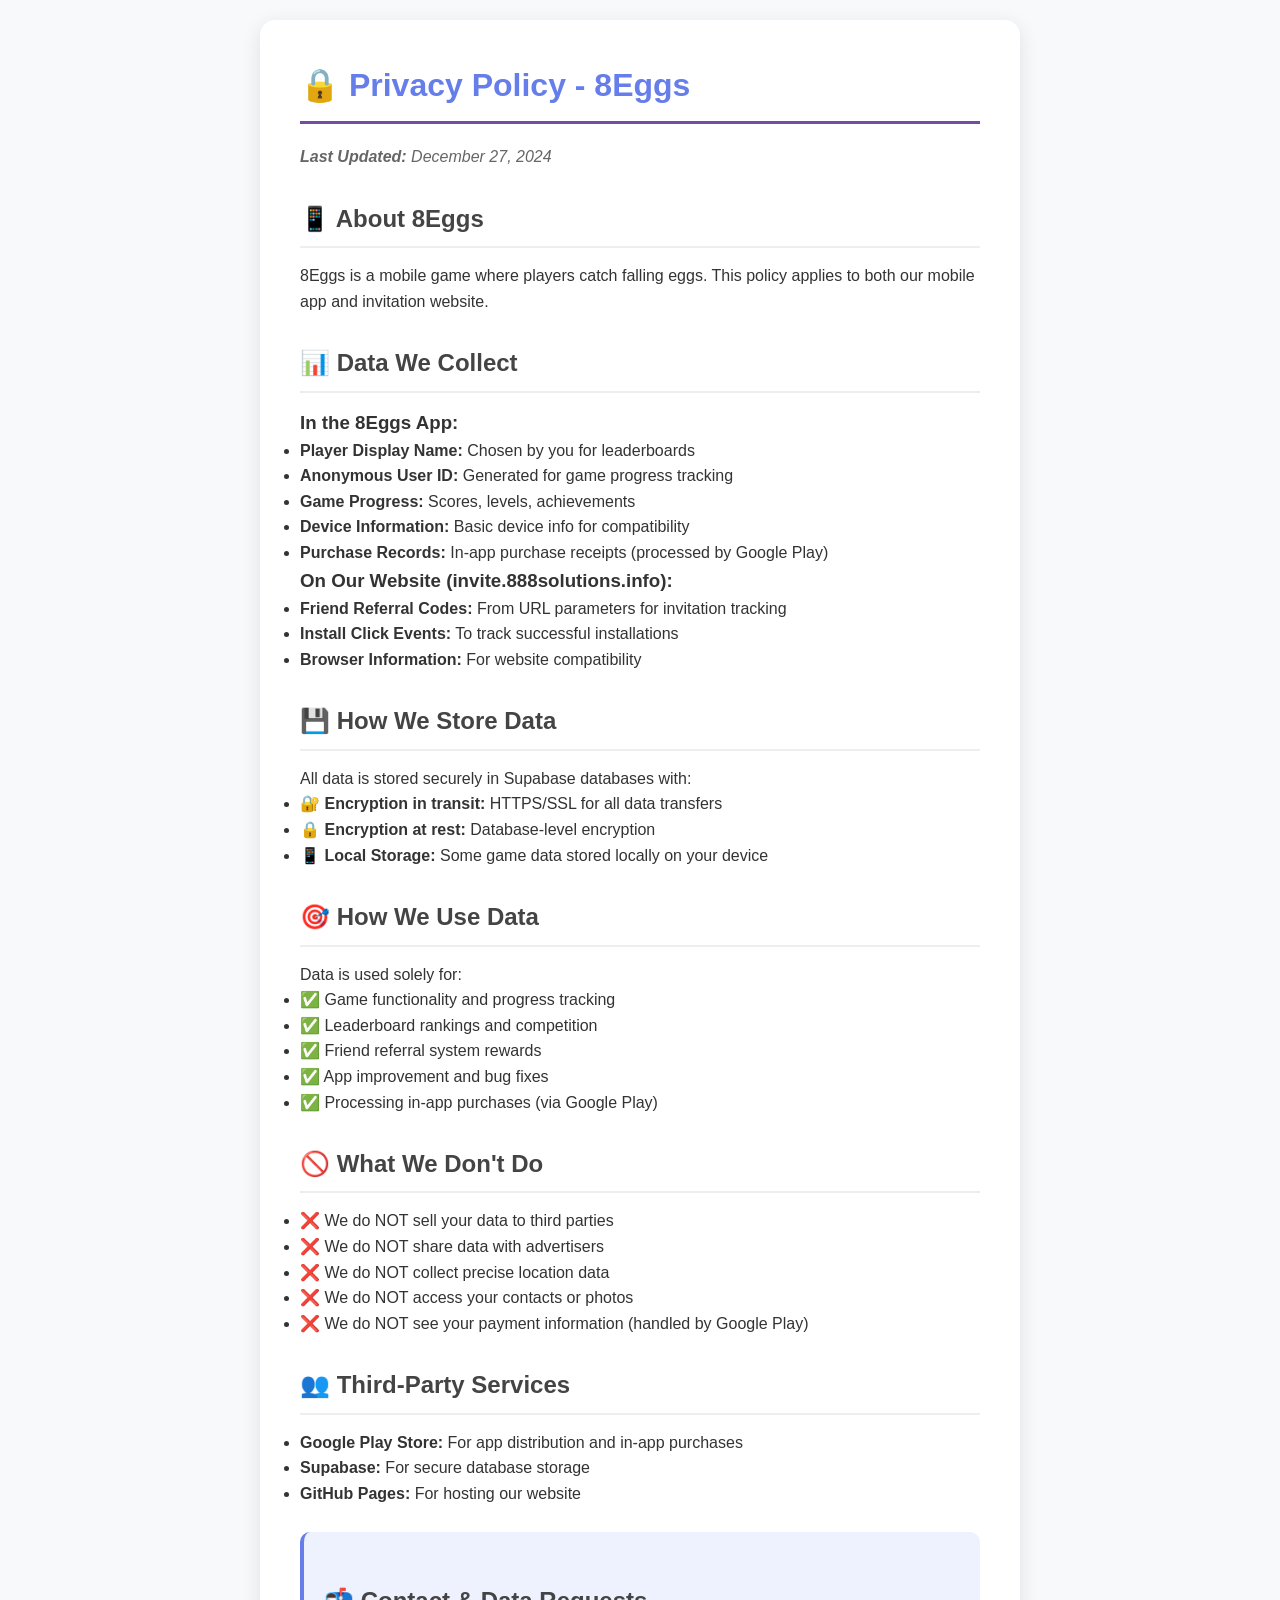
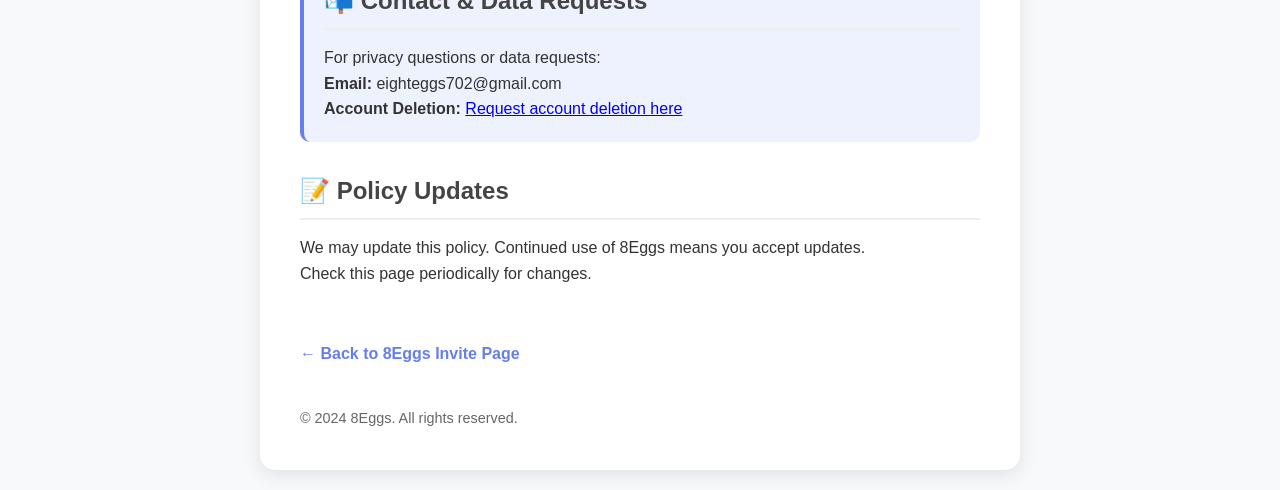
==== privacy/index.html @ 18361353 "Create index.html" ====
<!DOCTYPE html>
<html lang="en">
<head>
    <meta charset="UTF-8">
    <meta name="viewport" content="width=device-width, initial-scale=1.0">
    <title>Privacy Policy - 8Eggs</title>
    <style>
        * { margin: 0; padding: 0; box-sizing: border-box; }
        body { 
            font-family: 'Arial', sans-serif; 
            line-height: 1.6; 
            padding: 20px; 
            max-width: 800px; 
            margin: 0 auto;
            background: #f8f9fa;
            color: #333;
        }
        .container { 
            background: white; 
            padding: 40px; 
            border-radius: 15px; 
            box-shadow: 0 5px 20px rgba(0,0,0,0.1);
        }
        h1 { 
            color: #667eea; 
            margin-bottom: 20px; 
            border-bottom: 3px solid #764ba2;
            padding-bottom: 10px;
        }
        h2 { 
            color: #444; 
            margin: 30px 0 15px; 
            padding-bottom: 8px;
            border-bottom: 2px solid #eee;
        }
        .section { margin-bottom: 25px; }
        .contact-box {
            background: #eef2ff;
            padding: 20px;
            border-radius: 10px;
            margin: 25px 0;
            border-left: 4px solid #667eea;
        }
        .date { color: #666; font-style: italic; margin-bottom: 20px; }
        .back-link { 
            display: inline-block; 
            margin-top: 30px; 
            color: #667eea; 
            text-decoration: none;
            font-weight: bold;
        }
        .back-link:hover { text-decoration: underline; }
    </style>
</head>
<body>
    <div class="container">
        <h1>🔒 Privacy Policy - 8Eggs</h1>
        <p class="date"><strong>Last Updated:</strong> December 27, 2024</p>

        <div class="section">
            <h2>📱 About 8Eggs</h2>
            <p>8Eggs is a mobile game where players catch falling eggs. This policy applies to both our mobile app and invitation website.</p>
        </div>

        <div class="section">
            <h2>📊 Data We Collect</h2>
            
            <h3>In the 8Eggs App:</h3>
            <ul>
                <li><strong>Player Display Name:</strong> Chosen by you for leaderboards</li>
                <li><strong>Anonymous User ID:</strong> Generated for game progress tracking</li>
                <li><strong>Game Progress:</strong> Scores, levels, achievements</li>
                <li><strong>Device Information:</strong> Basic device info for compatibility</li>
                <li><strong>Purchase Records:</strong> In-app purchase receipts (processed by Google Play)</li>
            </ul>

            <h3>On Our Website (invite.888solutions.info):</h3>
            <ul>
                <li><strong>Friend Referral Codes:</strong> From URL parameters for invitation tracking</li>
                <li><strong>Install Click Events:</strong> To track successful installations</li>
                <li><strong>Browser Information:</strong> For website compatibility</li>
            </ul>
        </div>

        <div class="section">
            <h2>💾 How We Store Data</h2>
            <p>All data is stored securely in Supabase databases with:</p>
            <ul>
                <li>🔐 <strong>Encryption in transit:</strong> HTTPS/SSL for all data transfers</li>
                <li>🔒 <strong>Encryption at rest:</strong> Database-level encryption</li>
                <li>📱 <strong>Local Storage:</strong> Some game data stored locally on your device</li>
            </ul>
        </div>

        <div class="section">
            <h2>🎯 How We Use Data</h2>
            <p>Data is used solely for:</p>
            <ul>
                <li>✅ Game functionality and progress tracking</li>
                <li>✅ Leaderboard rankings and competition</li>
                <li>✅ Friend referral system rewards</li>
                <li>✅ App improvement and bug fixes</li>
                <li>✅ Processing in-app purchases (via Google Play)</li>
            </ul>
        </div>

        <div class="section">
            <h2>🚫 What We Don't Do</h2>
            <ul>
                <li>❌ We do NOT sell your data to third parties</li>
                <li>❌ We do NOT share data with advertisers</li>
                <li>❌ We do NOT collect precise location data</li>
                <li>❌ We do NOT access your contacts or photos</li>
                <li>❌ We do NOT see your payment information (handled by Google Play)</li>
            </ul>
        </div>

        <div class="section">
            <h2>👥 Third-Party Services</h2>
            <ul>
                <li><strong>Google Play Store:</strong> For app distribution and in-app purchases</li>
                <li><strong>Supabase:</strong> For secure database storage</li>
                <li><strong>GitHub Pages:</strong> For hosting our website</li>
            </ul>
        </div>

        <div class="contact-box">
            <h2>📬 Contact & Data Requests</h2>
            <p>For privacy questions or data requests:</p>
            <p><strong>Email:</strong> eighteggs702@gmail.com</p>
            <p><strong>Account Deletion:</strong> <a href="/delete-account/">Request account deletion here</a></p>
        </div>

        <div class="section">
            <h2>📝 Policy Updates</h2>
            <p>We may update this policy. Continued use of 8Eggs means you accept updates.</p>
            <p>Check this page periodically for changes.</p>
        </div>

        <a href="/" class="back-link">← Back to 8Eggs Invite Page</a>
        
        <p style="margin-top: 40px; color: #666; font-size: 0.9em;">
            © 2024 8Eggs. All rights reserved.
        </p>
    </div>
</body>
</html>
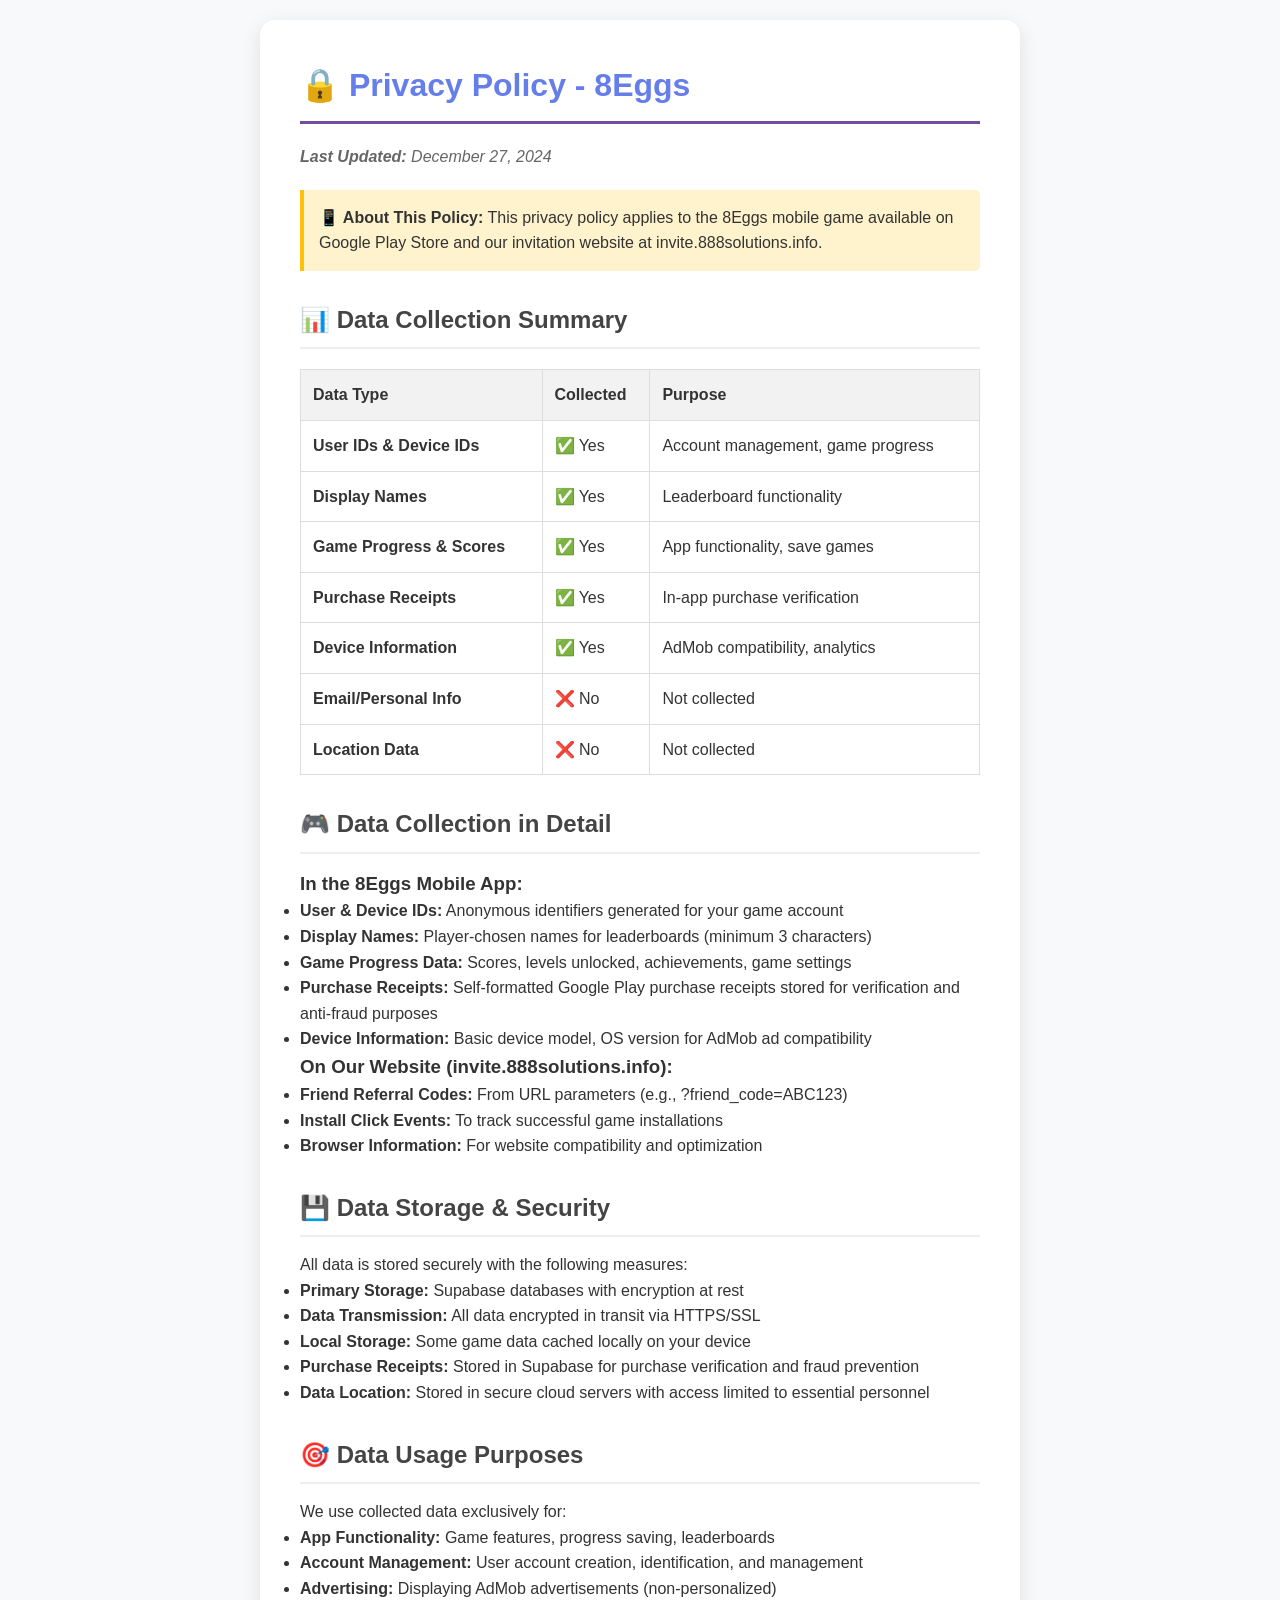
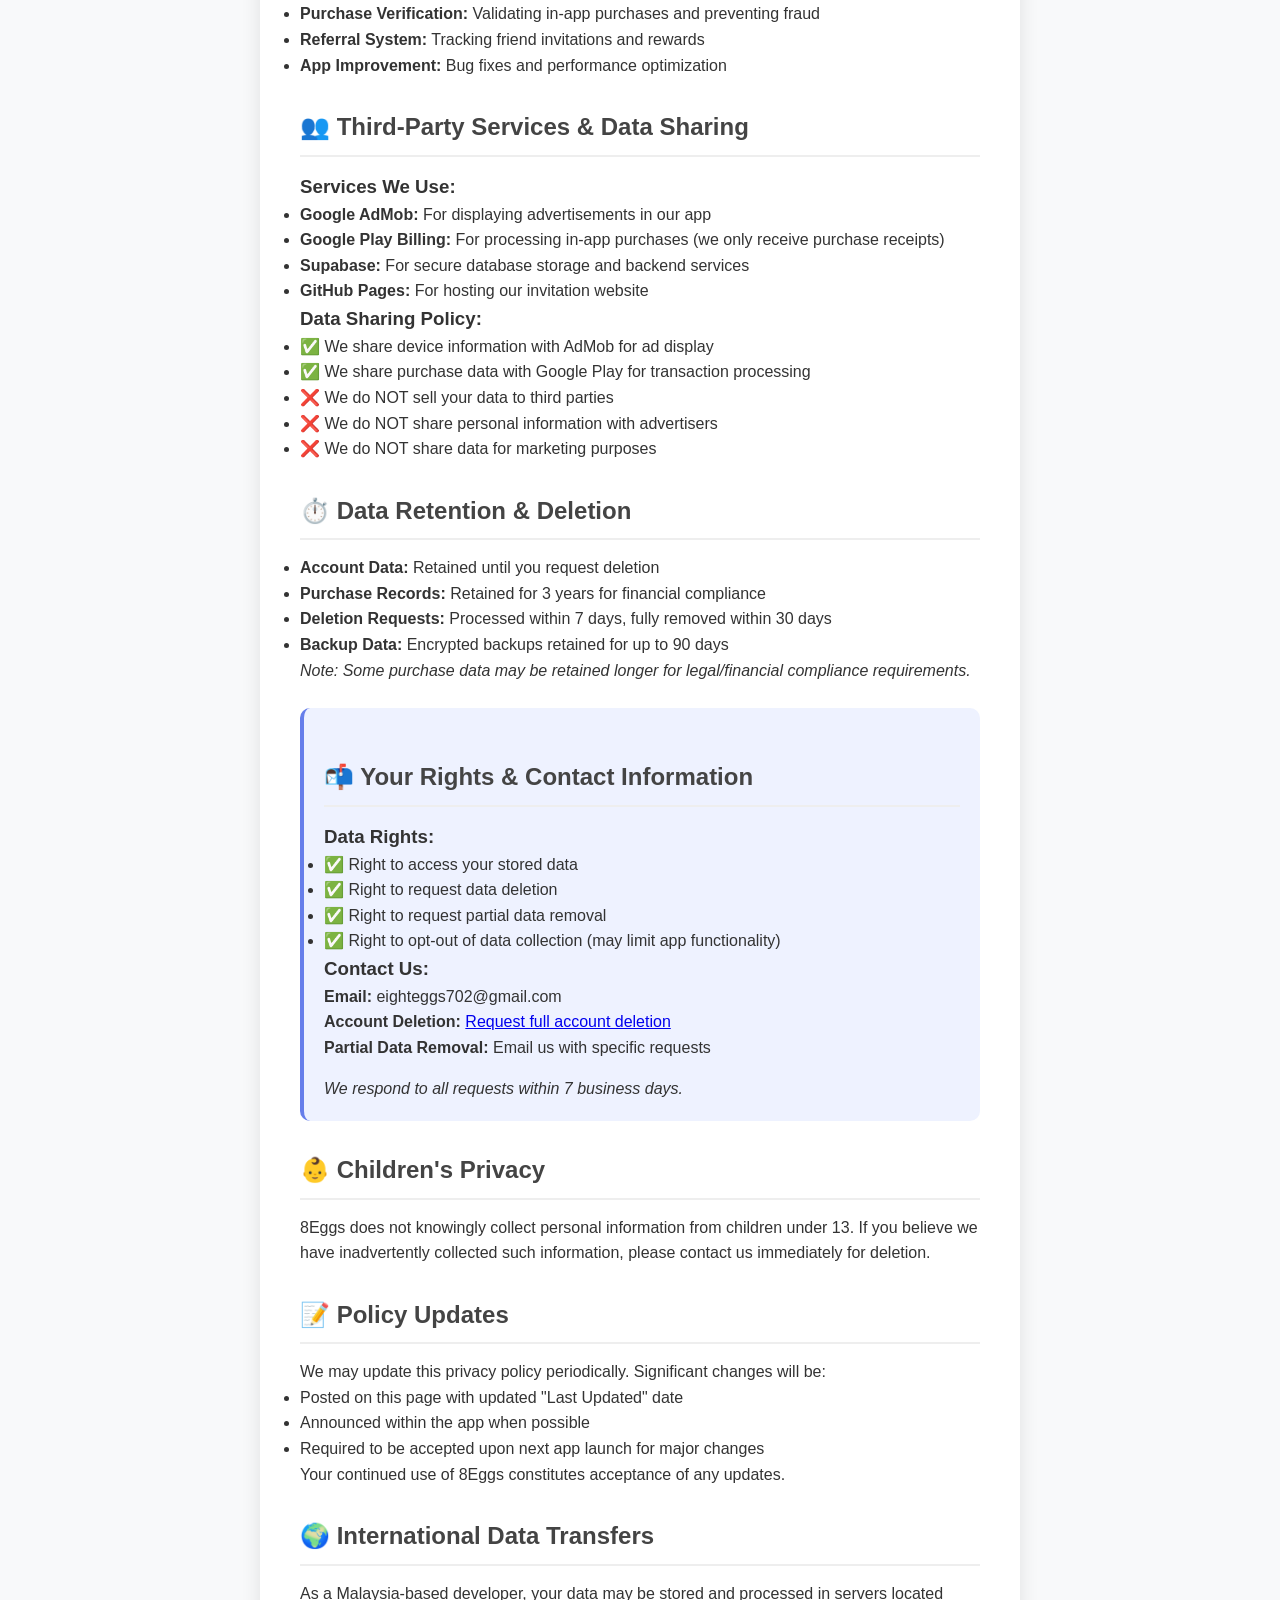
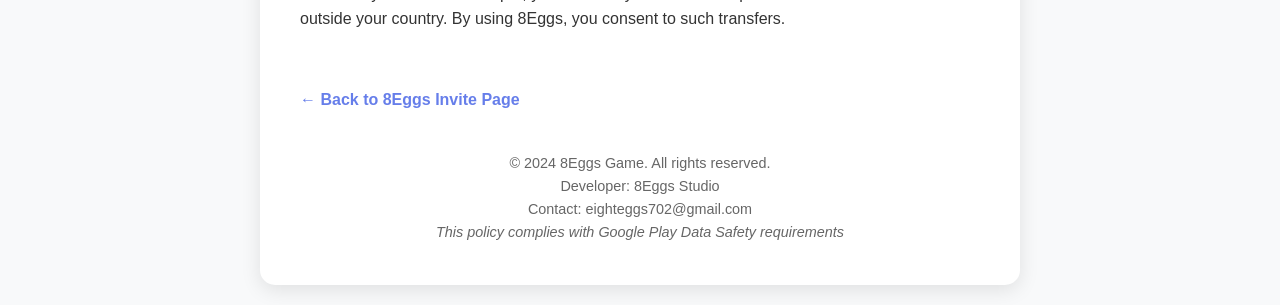
==== commit 71d47e43: "Update index.html" ====
--- a/privacy/index.html
+++ b/privacy/index.html
@@ -50,6 +50,27 @@
             font-weight: bold;
         }
         .back-link:hover { text-decoration: underline; }
+        .data-table {
+            width: 100%;
+            border-collapse: collapse;
+            margin: 20px 0;
+        }
+        .data-table th, .data-table td {
+            border: 1px solid #ddd;
+            padding: 12px;
+            text-align: left;
+        }
+        .data-table th {
+            background: #f2f2f2;
+            color: #333;
+        }
+        .notice {
+            background: #fff3cd;
+            border-left: 4px solid #ffc107;
+            padding: 15px;
+            margin: 20px 0;
+            border-radius: 0 5px 5px 0;
+        }
     </style>
 </head>
 <body>
@@ -57,90 +78,185 @@
         <h1>🔒 Privacy Policy - 8Eggs</h1>
         <p class="date"><strong>Last Updated:</strong> December 27, 2024</p>
 
-        <div class="section">
-            <h2>📱 About 8Eggs</h2>
-            <p>8Eggs is a mobile game where players catch falling eggs. This policy applies to both our mobile app and invitation website.</p>
-        </div>
-
-        <div class="section">
-            <h2>📊 Data We Collect</h2>
-            
-            <h3>In the 8Eggs App:</h3>
-            <ul>
-                <li><strong>Player Display Name:</strong> Chosen by you for leaderboards</li>
-                <li><strong>Anonymous User ID:</strong> Generated for game progress tracking</li>
-                <li><strong>Game Progress:</strong> Scores, levels, achievements</li>
-                <li><strong>Device Information:</strong> Basic device info for compatibility</li>
-                <li><strong>Purchase Records:</strong> In-app purchase receipts (processed by Google Play)</li>
+        <div class="notice">
+            <strong>📱 About This Policy:</strong> This privacy policy applies to the 8Eggs mobile game available on Google Play Store and our invitation website at invite.888solutions.info.
+        </div>
+
+        <div class="section">
+            <h2>📊 Data Collection Summary</h2>
+            
+            <table class="data-table">
+                <thead>
+                    <tr>
+                        <th>Data Type</th>
+                        <th>Collected</th>
+                        <th>Purpose</th>
+                    </tr>
+                </thead>
+                <tbody>
+                    <tr>
+                        <td><strong>User IDs & Device IDs</strong></td>
+                        <td>✅ Yes</td>
+                        <td>Account management, game progress</td>
+                    </tr>
+                    <tr>
+                        <td><strong>Display Names</strong></td>
+                        <td>✅ Yes</td>
+                        <td>Leaderboard functionality</td>
+                    </tr>
+                    <tr>
+                        <td><strong>Game Progress & Scores</strong></td>
+                        <td>✅ Yes</td>
+                        <td>App functionality, save games</td>
+                    </tr>
+                    <tr>
+                        <td><strong>Purchase Receipts</strong></td>
+                        <td>✅ Yes</td>
+                        <td>In-app purchase verification</td>
+                    </tr>
+                    <tr>
+                        <td><strong>Device Information</strong></td>
+                        <td>✅ Yes</td>
+                        <td>AdMob compatibility, analytics</td>
+                    </tr>
+                    <tr>
+                        <td><strong>Email/Personal Info</strong></td>
+                        <td>❌ No</td>
+                        <td>Not collected</td>
+                    </tr>
+                    <tr>
+                        <td><strong>Location Data</strong></td>
+                        <td>❌ No</td>
+                        <td>Not collected</td>
+                    </tr>
+                </tbody>
+            </table>
+        </div>
+
+        <div class="section">
+            <h2>🎮 Data Collection in Detail</h2>
+            
+            <h3>In the 8Eggs Mobile App:</h3>
+            <ul>
+                <li><strong>User & Device IDs:</strong> Anonymous identifiers generated for your game account</li>
+                <li><strong>Display Names:</strong> Player-chosen names for leaderboards (minimum 3 characters)</li>
+                <li><strong>Game Progress Data:</strong> Scores, levels unlocked, achievements, game settings</li>
+                <li><strong>Purchase Receipts:</strong> Self-formatted Google Play purchase receipts stored for verification and anti-fraud purposes</li>
+                <li><strong>Device Information:</strong> Basic device model, OS version for AdMob ad compatibility</li>
             </ul>
 
             <h3>On Our Website (invite.888solutions.info):</h3>
             <ul>
-                <li><strong>Friend Referral Codes:</strong> From URL parameters for invitation tracking</li>
-                <li><strong>Install Click Events:</strong> To track successful installations</li>
-                <li><strong>Browser Information:</strong> For website compatibility</li>
-            </ul>
-        </div>
-
-        <div class="section">
-            <h2>💾 How We Store Data</h2>
-            <p>All data is stored securely in Supabase databases with:</p>
-            <ul>
-                <li>🔐 <strong>Encryption in transit:</strong> HTTPS/SSL for all data transfers</li>
-                <li>🔒 <strong>Encryption at rest:</strong> Database-level encryption</li>
-                <li>📱 <strong>Local Storage:</strong> Some game data stored locally on your device</li>
-            </ul>
-        </div>
-
-        <div class="section">
-            <h2>🎯 How We Use Data</h2>
-            <p>Data is used solely for:</p>
-            <ul>
-                <li>✅ Game functionality and progress tracking</li>
-                <li>✅ Leaderboard rankings and competition</li>
-                <li>✅ Friend referral system rewards</li>
-                <li>✅ App improvement and bug fixes</li>
-                <li>✅ Processing in-app purchases (via Google Play)</li>
-            </ul>
-        </div>
-
-        <div class="section">
-            <h2>🚫 What We Don't Do</h2>
-            <ul>
+                <li><strong>Friend Referral Codes:</strong> From URL parameters (e.g., ?friend_code=ABC123)</li>
+                <li><strong>Install Click Events:</strong> To track successful game installations</li>
+                <li><strong>Browser Information:</strong> For website compatibility and optimization</li>
+            </ul>
+        </div>
+
+        <div class="section">
+            <h2>💾 Data Storage & Security</h2>
+            <p>All data is stored securely with the following measures:</p>
+            <ul>
+                <li><strong>Primary Storage:</strong> Supabase databases with encryption at rest</li>
+                <li><strong>Data Transmission:</strong> All data encrypted in transit via HTTPS/SSL</li>
+                <li><strong>Local Storage:</strong> Some game data cached locally on your device</li>
+                <li><strong>Purchase Receipts:</strong> Stored in Supabase for purchase verification and fraud prevention</li>
+                <li><strong>Data Location:</strong> Stored in secure cloud servers with access limited to essential personnel</li>
+            </ul>
+        </div>
+
+        <div class="section">
+            <h2>🎯 Data Usage Purposes</h2>
+            <p>We use collected data exclusively for:</p>
+            <ul>
+                <li><strong>App Functionality:</strong> Game features, progress saving, leaderboards</li>
+                <li><strong>Account Management:</strong> User account creation, identification, and management</li>
+                <li><strong>Advertising:</strong> Displaying AdMob advertisements (non-personalized)</li>
+                <li><strong>Purchase Verification:</strong> Validating in-app purchases and preventing fraud</li>
+                <li><strong>Referral System:</strong> Tracking friend invitations and rewards</li>
+                <li><strong>App Improvement:</strong> Bug fixes and performance optimization</li>
+            </ul>
+        </div>
+
+        <div class="section">
+            <h2>👥 Third-Party Services & Data Sharing</h2>
+            
+            <h3>Services We Use:</h3>
+            <ul>
+                <li><strong>Google AdMob:</strong> For displaying advertisements in our app</li>
+                <li><strong>Google Play Billing:</strong> For processing in-app purchases (we only receive purchase receipts)</li>
+                <li><strong>Supabase:</strong> For secure database storage and backend services</li>
+                <li><strong>GitHub Pages:</strong> For hosting our invitation website</li>
+            </ul>
+
+            <h3>Data Sharing Policy:</h3>
+            <ul>
+                <li>✅ We share device information with AdMob for ad display</li>
+                <li>✅ We share purchase data with Google Play for transaction processing</li>
                 <li>❌ We do NOT sell your data to third parties</li>
-                <li>❌ We do NOT share data with advertisers</li>
-                <li>❌ We do NOT collect precise location data</li>
-                <li>❌ We do NOT access your contacts or photos</li>
-                <li>❌ We do NOT see your payment information (handled by Google Play)</li>
-            </ul>
-        </div>
-
-        <div class="section">
-            <h2>👥 Third-Party Services</h2>
-            <ul>
-                <li><strong>Google Play Store:</strong> For app distribution and in-app purchases</li>
-                <li><strong>Supabase:</strong> For secure database storage</li>
-                <li><strong>GitHub Pages:</strong> For hosting our website</li>
-            </ul>
+                <li>❌ We do NOT share personal information with advertisers</li>
+                <li>❌ We do NOT share data for marketing purposes</li>
+            </ul>
+        </div>
+
+        <div class="section">
+            <h2>⏱️ Data Retention & Deletion</h2>
+            <ul>
+                <li><strong>Account Data:</strong> Retained until you request deletion</li>
+                <li><strong>Purchase Records:</strong> Retained for 3 years for financial compliance</li>
+                <li><strong>Deletion Requests:</strong> Processed within 7 days, fully removed within 30 days</li>
+                <li><strong>Backup Data:</strong> Encrypted backups retained for up to 90 days</li>
+            </ul>
+            <p><em>Note: Some purchase data may be retained longer for legal/financial compliance requirements.</em></p>
         </div>
 
         <div class="contact-box">
-            <h2>📬 Contact & Data Requests</h2>
-            <p>For privacy questions or data requests:</p>
+            <h2>📬 Your Rights & Contact Information</h2>
+            
+            <h3>Data Rights:</h3>
+            <ul>
+                <li>✅ Right to access your stored data</li>
+                <li>✅ Right to request data deletion</li>
+                <li>✅ Right to request partial data removal</li>
+                <li>✅ Right to opt-out of data collection (may limit app functionality)</li>
+            </ul>
+
+            <h3>Contact Us:</h3>
             <p><strong>Email:</strong> eighteggs702@gmail.com</p>
-            <p><strong>Account Deletion:</strong> <a href="/delete-account/">Request account deletion here</a></p>
+            <p><strong>Account Deletion:</strong> <a href="/delete-account/">Request full account deletion</a></p>
+            <p><strong>Partial Data Removal:</strong> Email us with specific requests</p>
+            
+            <p style="margin-top: 15px;"><em>We respond to all requests within 7 business days.</em></p>
+        </div>
+
+        <div class="section">
+            <h2>👶 Children's Privacy</h2>
+            <p>8Eggs does not knowingly collect personal information from children under 13. If you believe we have inadvertently collected such information, please contact us immediately for deletion.</p>
         </div>
 
         <div class="section">
             <h2>📝 Policy Updates</h2>
-            <p>We may update this policy. Continued use of 8Eggs means you accept updates.</p>
-            <p>Check this page periodically for changes.</p>
+            <p>We may update this privacy policy periodically. Significant changes will be:</p>
+            <ul>
+                <li>Posted on this page with updated "Last Updated" date</li>
+                <li>Announced within the app when possible</li>
+                <li>Required to be accepted upon next app launch for major changes</li>
+            </ul>
+            <p>Your continued use of 8Eggs constitutes acceptance of any updates.</p>
+        </div>
+
+        <div class="section">
+            <h2>🌍 International Data Transfers</h2>
+            <p>As a Malaysia-based developer, your data may be stored and processed in servers located outside your country. By using 8Eggs, you consent to such transfers.</p>
         </div>
 
         <a href="/" class="back-link">← Back to 8Eggs Invite Page</a>
         
-        <p style="margin-top: 40px; color: #666; font-size: 0.9em;">
-            © 2024 8Eggs. All rights reserved.
+        <p style="margin-top: 40px; color: #666; font-size: 0.9em; text-align: center;">
+            © 2024 8Eggs Game. All rights reserved.<br>
+            Developer: 8Eggs Studio<br>
+            Contact: eighteggs702@gmail.com<br>
+            <em>This policy complies with Google Play Data Safety requirements</em>
         </p>
     </div>
 </body>
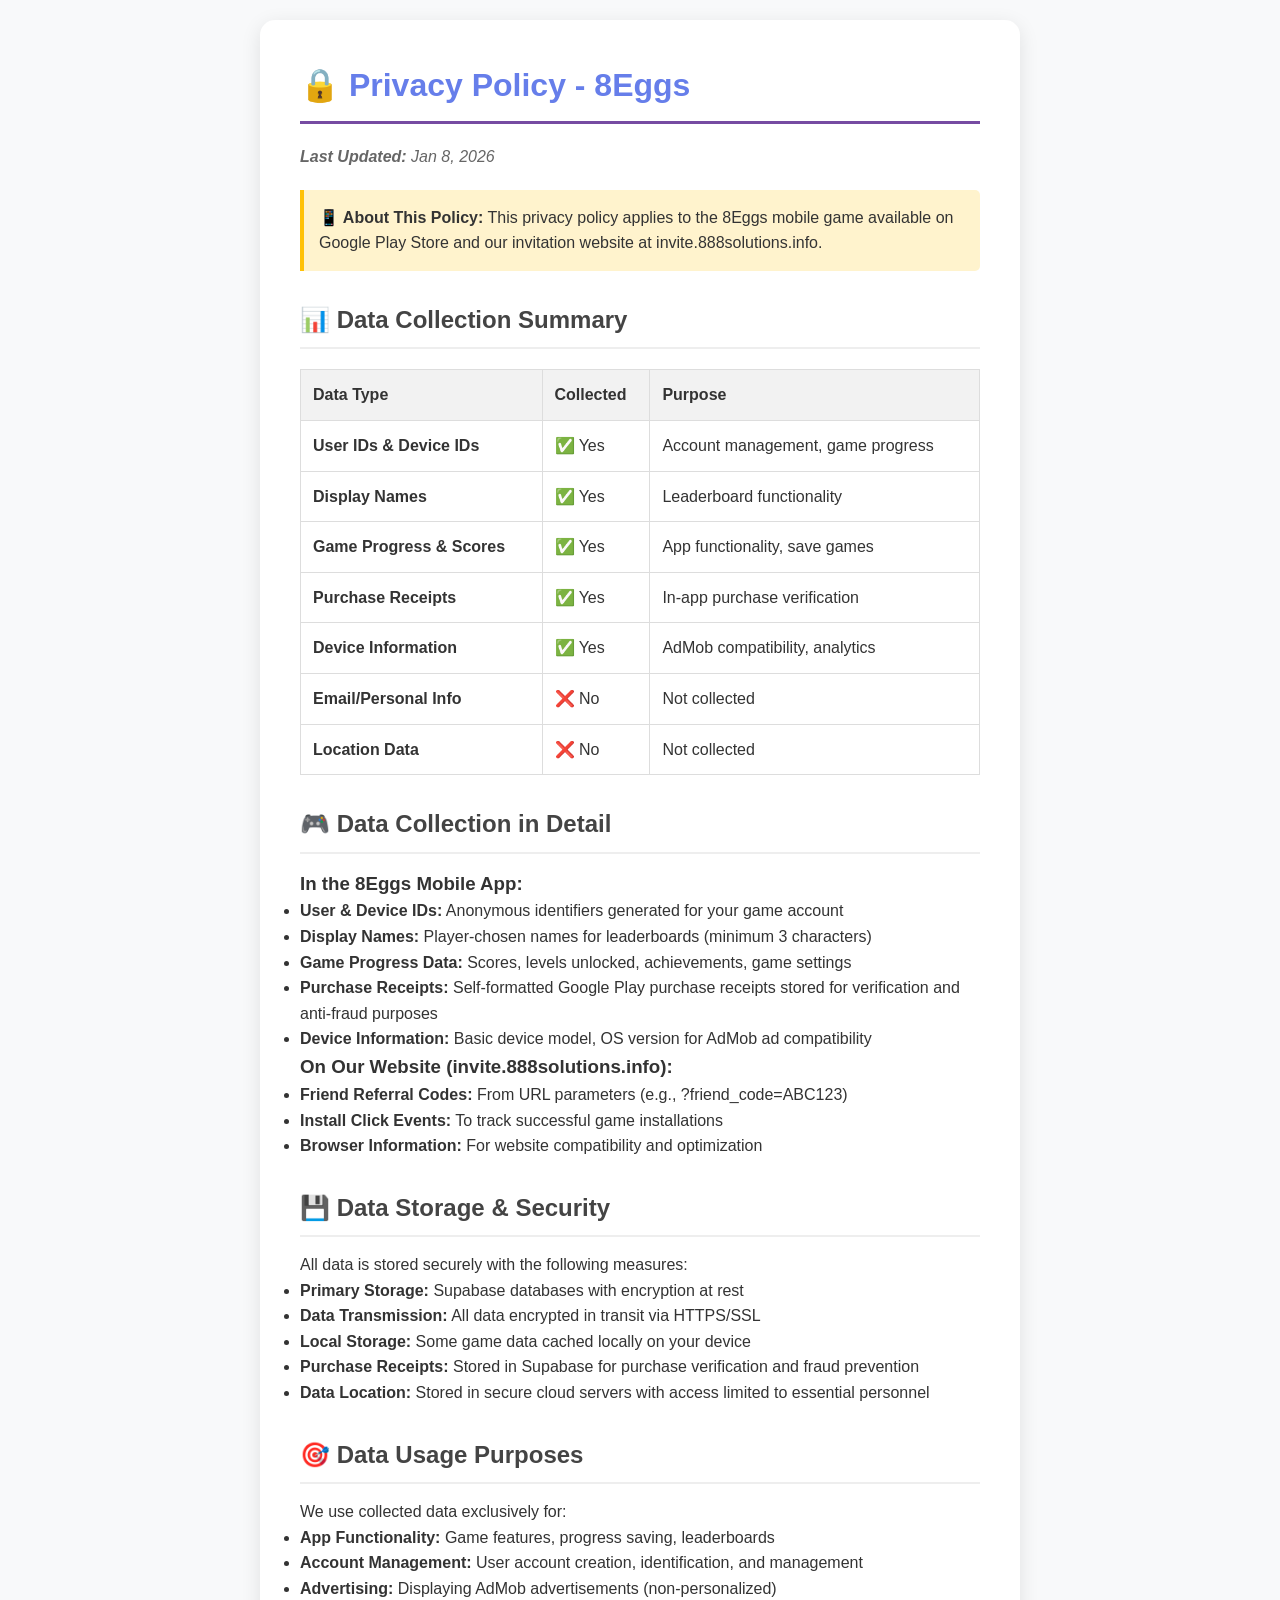
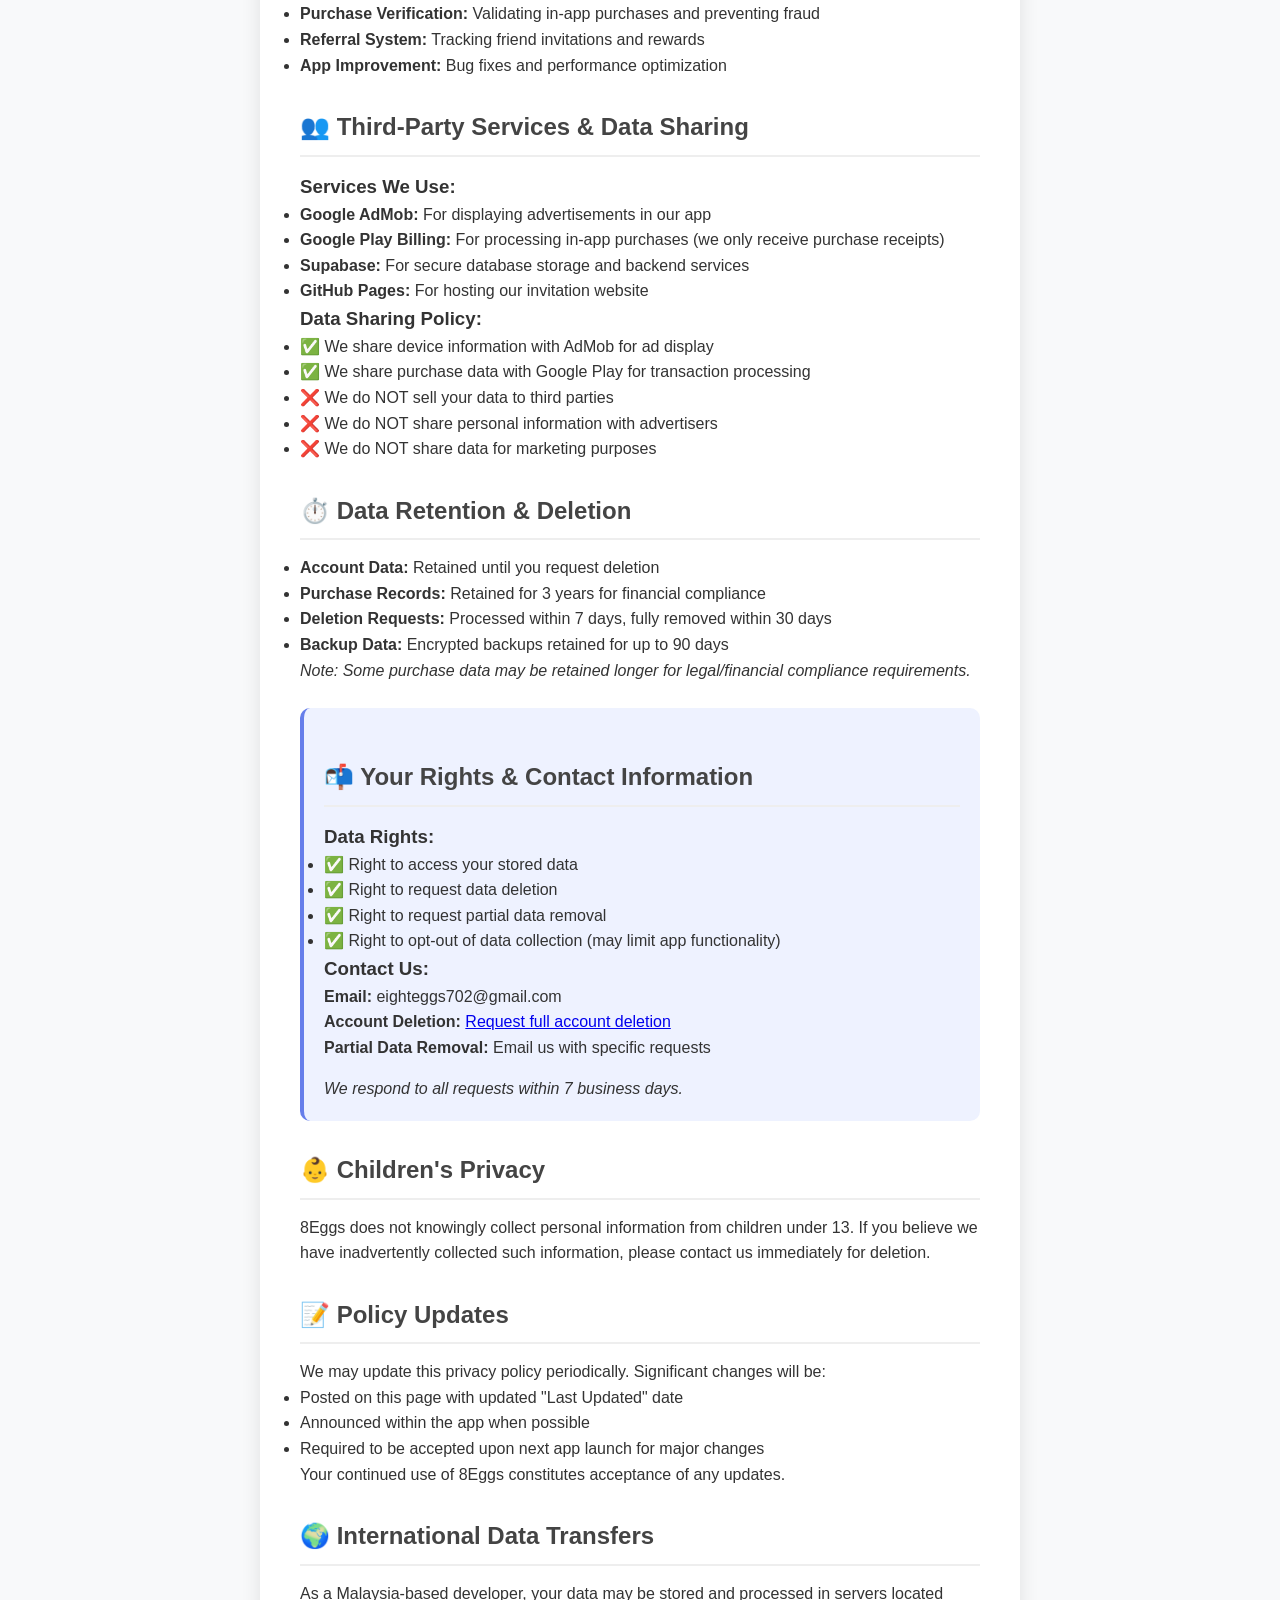
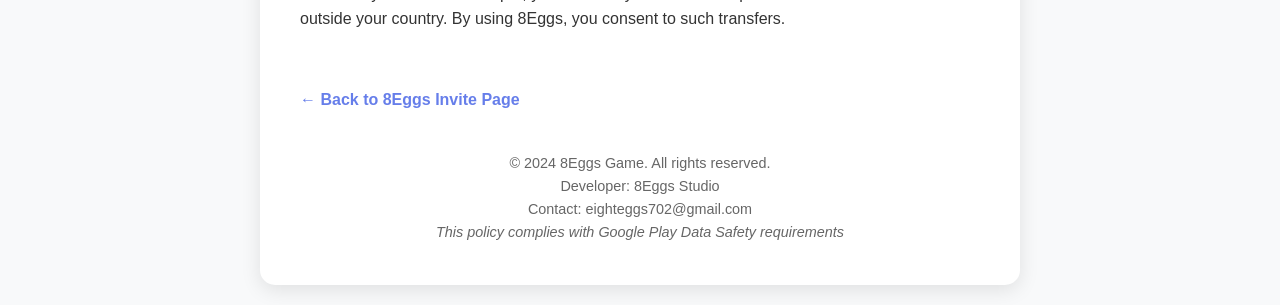
==== commit 7c09bbd3: "Update index.html" ====
--- a/privacy/index.html
+++ b/privacy/index.html
@@ -76,7 +76,7 @@
 <body>
     <div class="container">
         <h1>🔒 Privacy Policy - 8Eggs</h1>
-        <p class="date"><strong>Last Updated:</strong> December 27, 2024</p>
+        <p class="date"><strong>Last Updated:</strong> Jan 8, 2026</p>
 
         <div class="notice">
             <strong>📱 About This Policy:</strong> This privacy policy applies to the 8Eggs mobile game available on Google Play Store and our invitation website at invite.888solutions.info.
